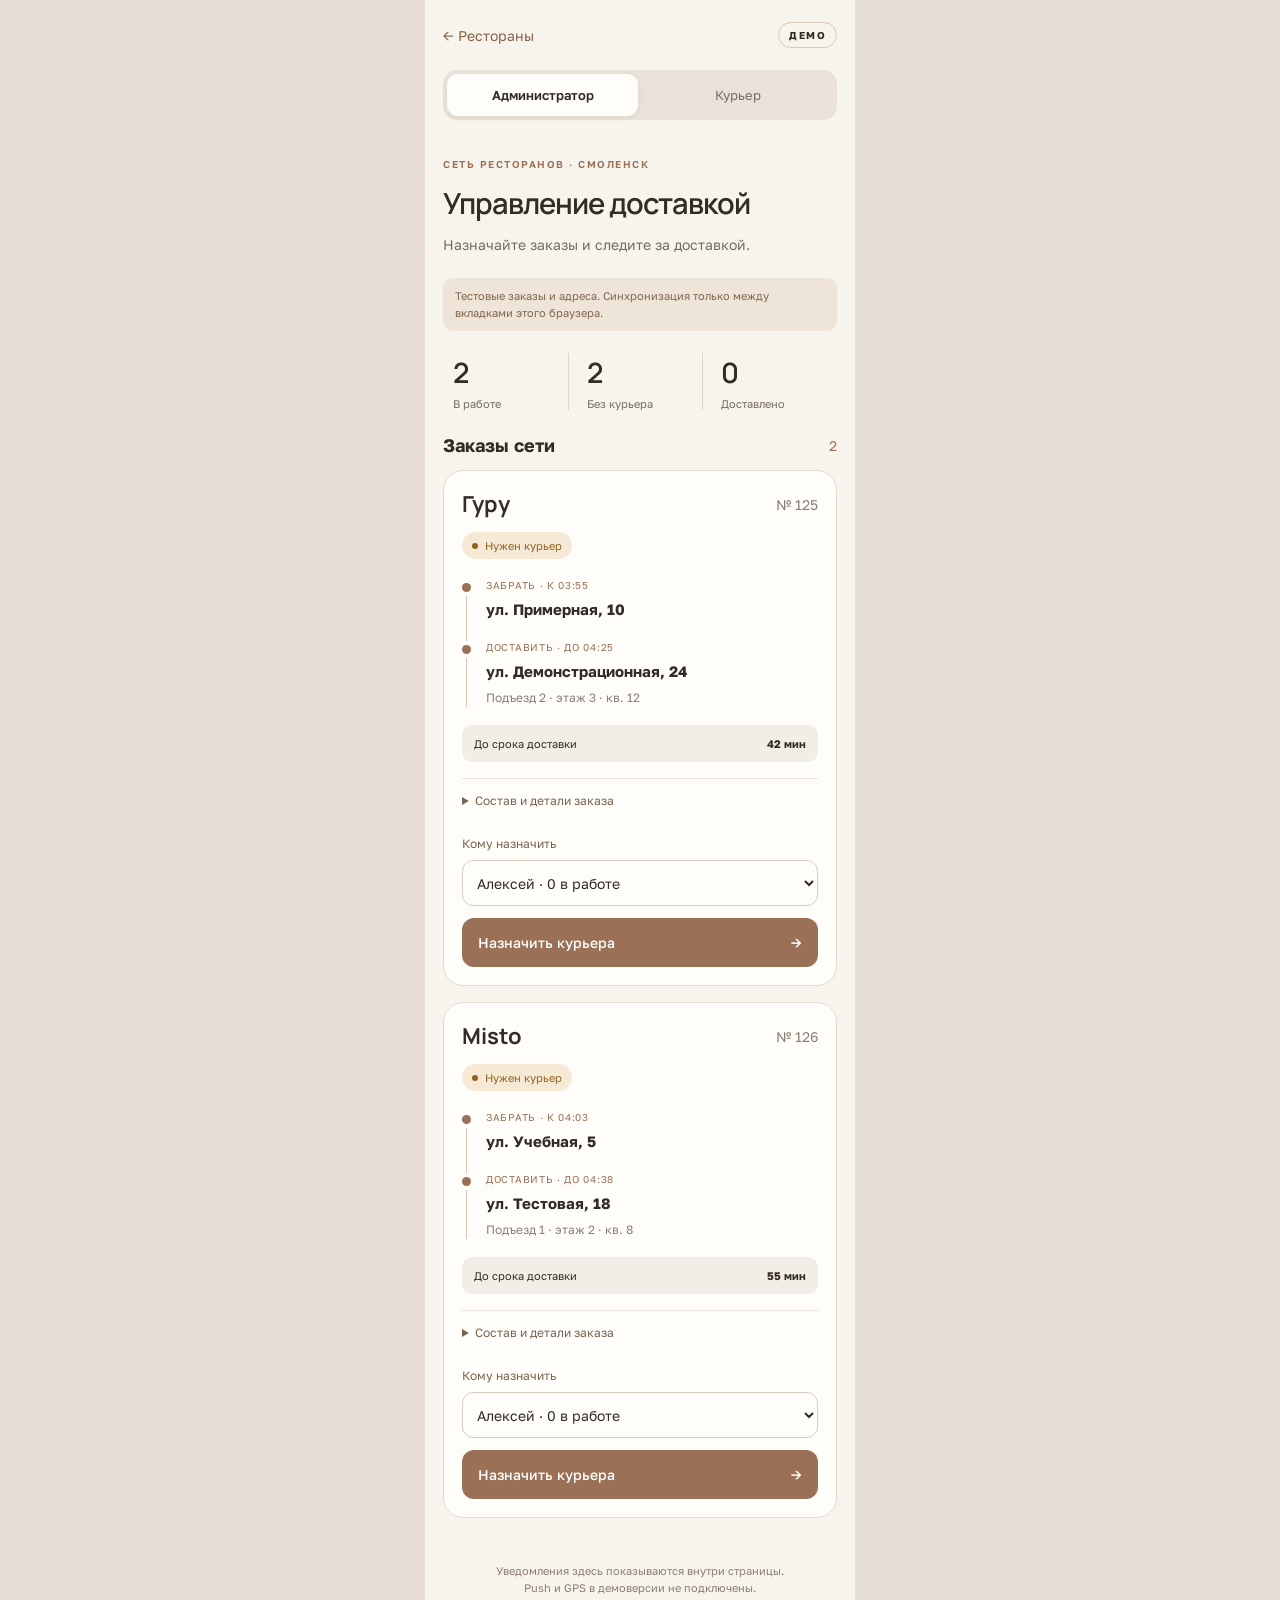
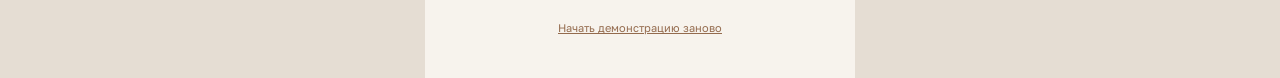
==== dispatch.html @ 4d28b299 "Add mobile booking preorder demo and admin courier delivery demo" ====
<!doctype html><html lang="ru"><head><meta charset="utf-8"><meta name="viewport" content="width=device-width,initial-scale=1"><title>Доставка · Сеть ресторанов</title><link rel="stylesheet" href="dispatch.css"></head><body><main id="dispatch"></main><script src="dispatch.js"></script></body></html>
---- dispatch.css ----
@import url('https://fonts.googleapis.com/css2?family=Golos+Text:wght@400;500;600;700&family=Manrope:wght@500;600;700&display=swap');
*{box-sizing:border-box}body{margin:0;background:#e5ddd3;color:#332b25;font:14px 'Golos Text',sans-serif}main{max-width:430px;min-height:100dvh;margin:auto;padding:0 18px;background:#f7f3ed}header{display:flex;align-items:center;justify-content:space-between;padding:22px 0}.home{color:#866146;text-decoration:none}.demo-pill{font-size:10px;font-weight:700;letter-spacing:1.5px;border:1px solid #d9cbbb;border-radius:20px;padding:6px 10px}.roles{display:flex;background:#eae2d8;border-radius:14px;padding:4px;gap:4px}.roles a{flex:1;text-align:center;padding:13px 4px;text-decoration:none;color:#766c64;border-radius:11px;font-size:13px}.roles a[aria-current]{background:#fffdf9;color:#332b25;box-shadow:0 2px 6px #332b2510;font-weight:600}.heading{padding:27px 0 12px}.eyebrow{font-size:10px;letter-spacing:1.5px;color:#9a7157;font-weight:600}h1{font:600 29px/1.18 'Manrope',sans-serif;letter-spacing:-1px;margin:14px 0}p{line-height:1.5}.heading>p:last-child{color:#766c64;margin-bottom:0}.demo-note{font-size:11px;color:#80664e;background:#eee4d8;border-radius:10px;padding:10px 12px}.stats{display:grid;grid-template-columns:repeat(3,1fr);gap:8px;margin:22px 0 12px}.stats>div{display:grid;gap:6px;border-right:1px solid #dfd4c8;padding-left:10px}.stats>div:last-child{border:0}.stats strong{font:600 28px 'Manrope',sans-serif}.stats span{color:#766c64;font-size:11px}.section-title{display:flex;align-items:center;justify-content:space-between;margin:24px 0 14px}.section-title h2{font-size:18px;margin:0}.section-title>span{color:#9a7157}.order{background:#fffdfa;border:1px solid #e5dbcf;border-radius:20px;padding:18px;margin-bottom:16px}.order-top{display:flex;justify-content:space-between;align-items:center}.brand{font:700 22px 'Manrope',sans-serif}.order-id{color:#8c7f72}.status{display:inline-flex;align-items:center;gap:7px;border-radius:20px;padding:7px 10px;background:#f6ead6;color:#906420;font-size:11px;margin:13px 0 20px}.status i{width:6px;height:6px;border-radius:50%;background:currentColor}.status.delivered{background:#e7eee2;color:#4b663e}.status.picked,.status.accepted{background:#e9edf1;color:#506477}.route{padding-left:19px;border-left:1px solid #d6c6b5;margin-left:4px}.route>div{position:relative;padding-bottom:21px}.route>div:last-child{padding-bottom:0}.route>div:before{position:absolute;content:'';width:9px;height:9px;border-radius:50%;background:#9a7157;left:-24px;top:4px;box-shadow:0 0 0 4px #fffdfa}.route small{display:block;font-size:10px;letter-spacing:.7px;color:#9a7157;margin-bottom:8px}.route strong{display:block;font-size:15px;line-height:1.4}.route p{font-size:12px;color:#8b7e72;margin:7px 0}.deadline{display:flex;justify-content:space-between;gap:6px;padding:12px;background:#f2ede6;border-radius:10px;font-size:11px;margin-top:18px}details{border-top:1px solid #eee5da;margin-top:16px;padding-top:14px;font-size:12px}summary{cursor:pointer;min-height:28px;color:#79634f}details p{color:#766c64}select{width:100%;background:#fffdfa;border:1px solid #dacdbf;border-radius:11px;min-height:46px;padding:10px;font:14px 'Golos Text',sans-serif;color:#332b25}.assign-label,.person-label{display:grid;gap:9px;font-size:12px;margin-top:15px;color:#79634f}.primary{display:flex;justify-content:space-between;align-items:center;gap:8px;width:100%;border:0;border-radius:12px;padding:16px;background:#9a7157;color:#fff;font:500 14px 'Golos Text',sans-serif;cursor:pointer;text-decoration:none;margin-top:12px;min-height:48px}.courier-tag{display:flex;gap:10px;align-items:center;background:#f4efe8;border-radius:12px;padding:12px;margin-top:14px}.avatar{display:grid;place-items:center;border-radius:50%;width:34px;height:34px;background:#e5d6c6;color:#805a3d}.courier-tag strong{font-size:13px}.courier-tag small{display:block;font-size:10px;color:#877360;margin-top:5px}.courier-tag a{margin-left:auto;color:#946b4e;font-size:11px;text-decoration:none}.inbox{display:flex;gap:12px;padding:14px;border-radius:12px;background:#e7eee2;color:#4b663e;margin-top:20px}.inbox strong{font-size:13px}.inbox p{font-size:11px;margin:5px 0 0}.notice{font-size:12px;color:#55704c}.notice:empty{display:none}.empty{text-align:center;padding:28px 14px;border:1px dashed #d9cbbb;border-radius:18px}.empty>span{font-size:35px;color:#9a7157}.empty h2{font-size:20px}.empty p{font-size:13px;color:#766c64}footer{text-align:center;padding:18px 0 30px;font-size:11px;color:#8c7e70}.reset{border:0;background:none;color:#946b4e;font:inherit;text-decoration:underline;cursor:pointer;padding:14px}button:focus-visible,a:focus-visible,select:focus-visible{outline:3px solid #c6a181;outline-offset:3px}
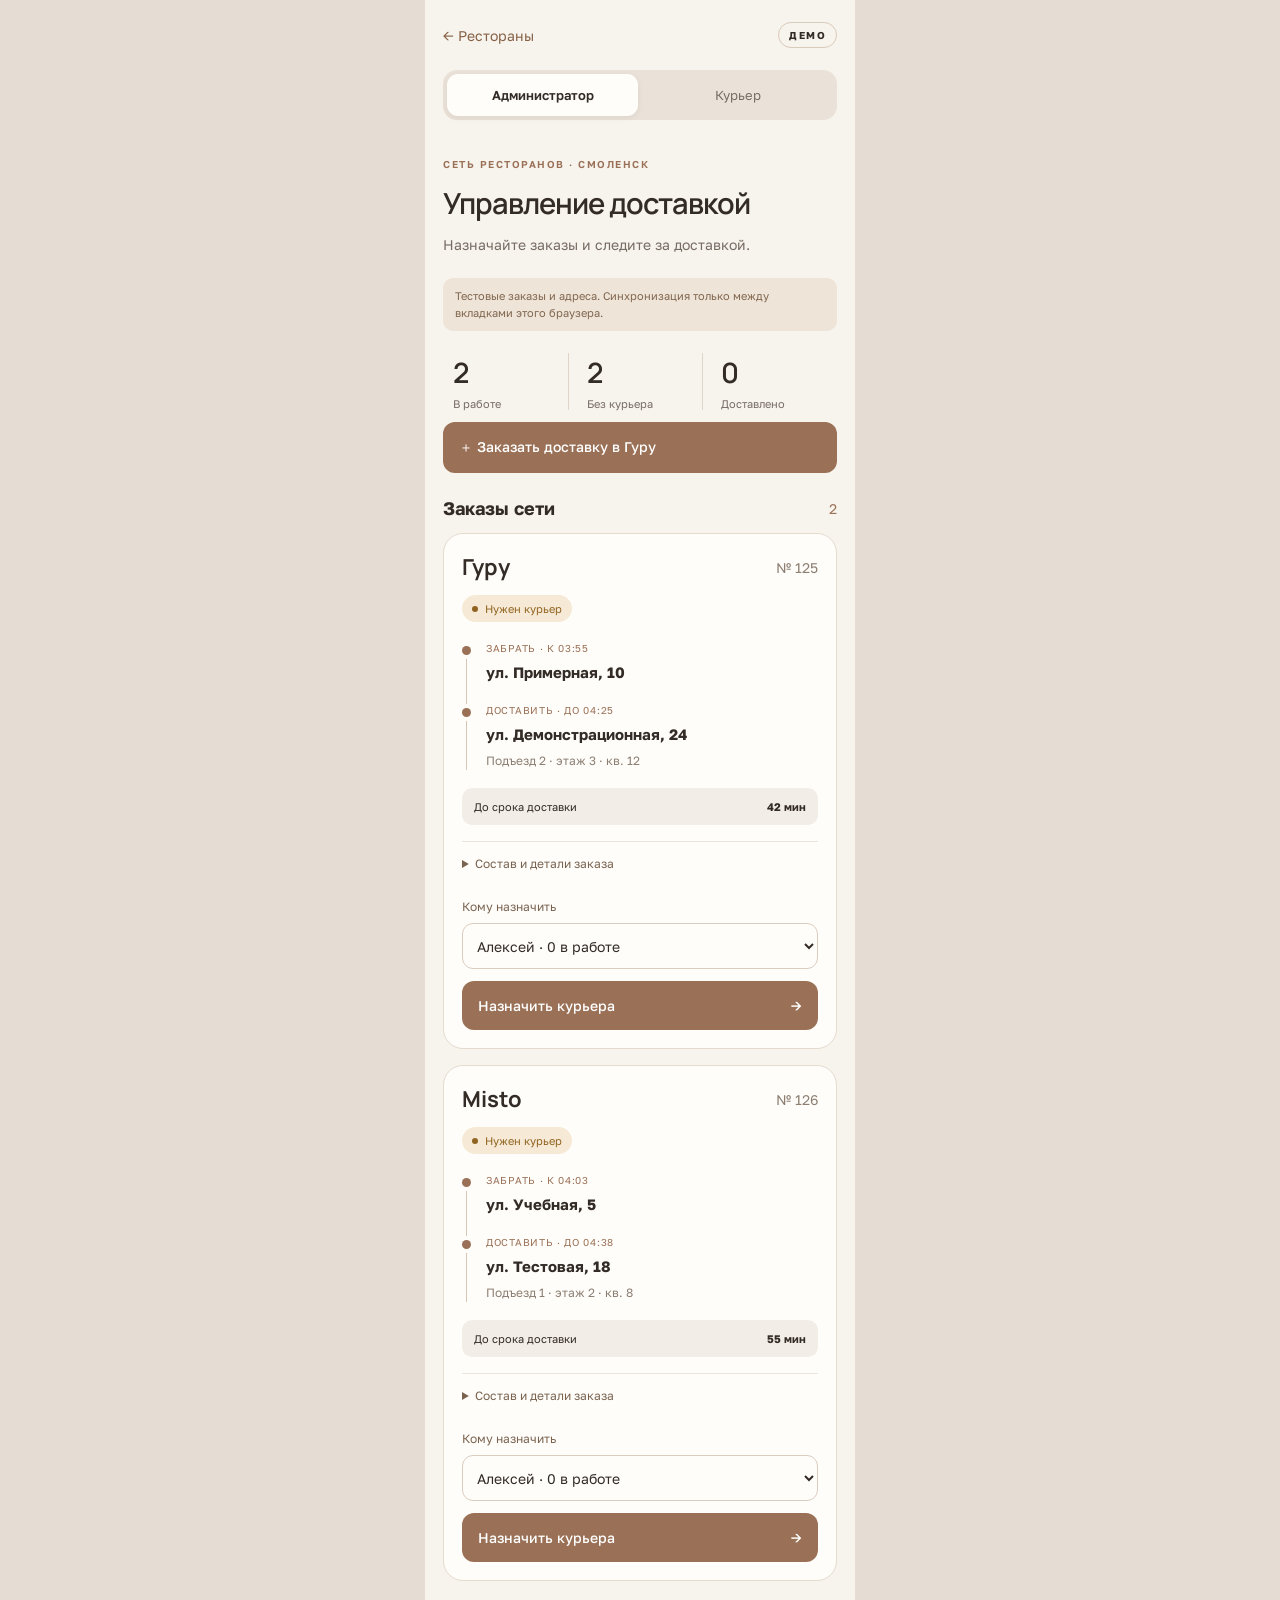
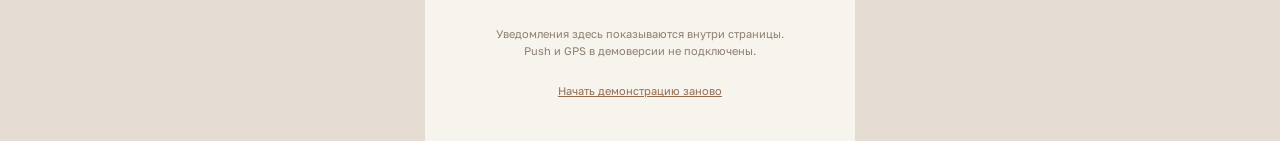
==== commit d7f5e3dc: "Refresh courier demo script cache" ====
--- a/dispatch.html
+++ b/dispatch.html
@@ -1 +1 @@
-<!doctype html><html lang="ru"><head><meta charset="utf-8"><meta name="viewport" content="width=device-width,initial-scale=1"><title>Доставка · Сеть ресторанов</title><link rel="stylesheet" href="dispatch.css"></head><body><main id="dispatch"></main><script src="dispatch.js"></script></body></html>
+<!doctype html><html lang="ru"><head><meta charset="utf-8"><meta name="viewport" content="width=device-width,initial-scale=1"><title>Доставка · Сеть ресторанов</title><link rel="stylesheet" href="dispatch.css"></head><body><main id="dispatch"></main><script src="dispatch.js?v=7"></script></body></html>
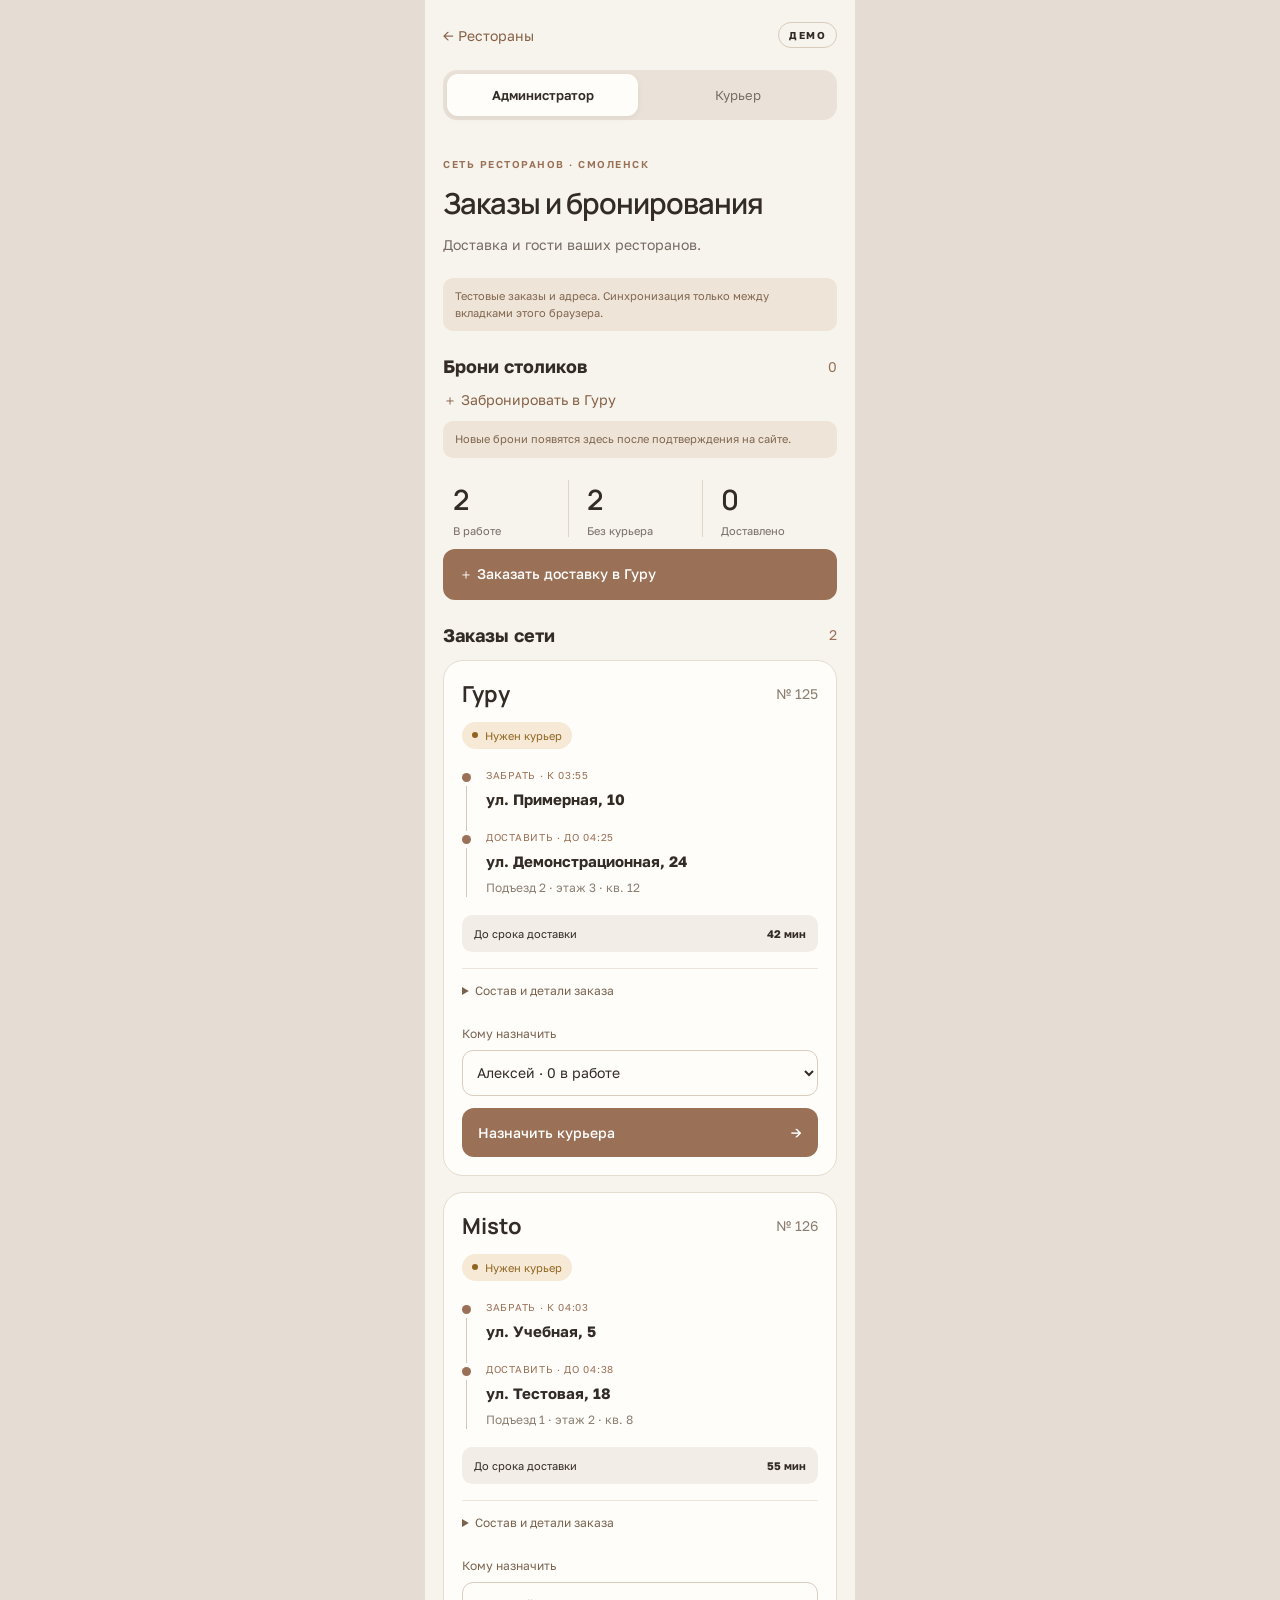
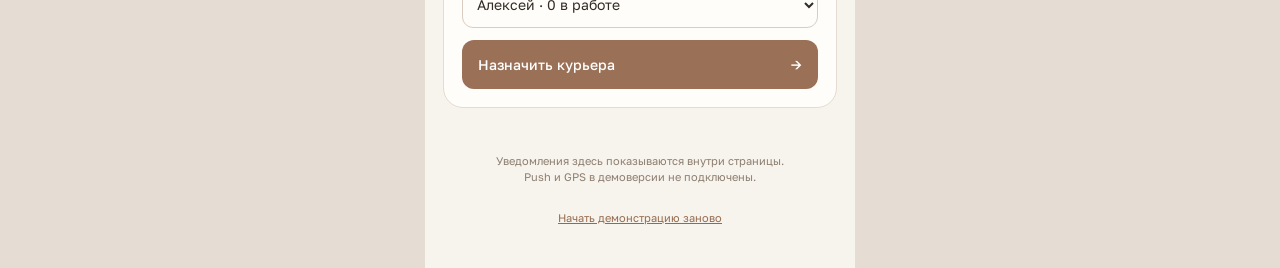
==== commit 92f901cb: "Show table reservations and preorders in admin without courier assignment" ====
--- a/dispatch.html
+++ b/dispatch.html
@@ -1 +1 @@
-<!doctype html><html lang="ru"><head><meta charset="utf-8"><meta name="viewport" content="width=device-width,initial-scale=1"><title>Доставка · Сеть ресторанов</title><link rel="stylesheet" href="dispatch.css"></head><body><main id="dispatch"></main><script src="dispatch.js?v=7"></script></body></html>
+<!doctype html><html lang="ru"><head><meta charset="utf-8"><meta name="viewport" content="width=device-width,initial-scale=1"><title>Доставка · Сеть ресторанов</title><link rel="stylesheet" href="dispatch.css"></head><body><main id="dispatch"></main><script src="dispatch.js?v=8"></script></body></html>
